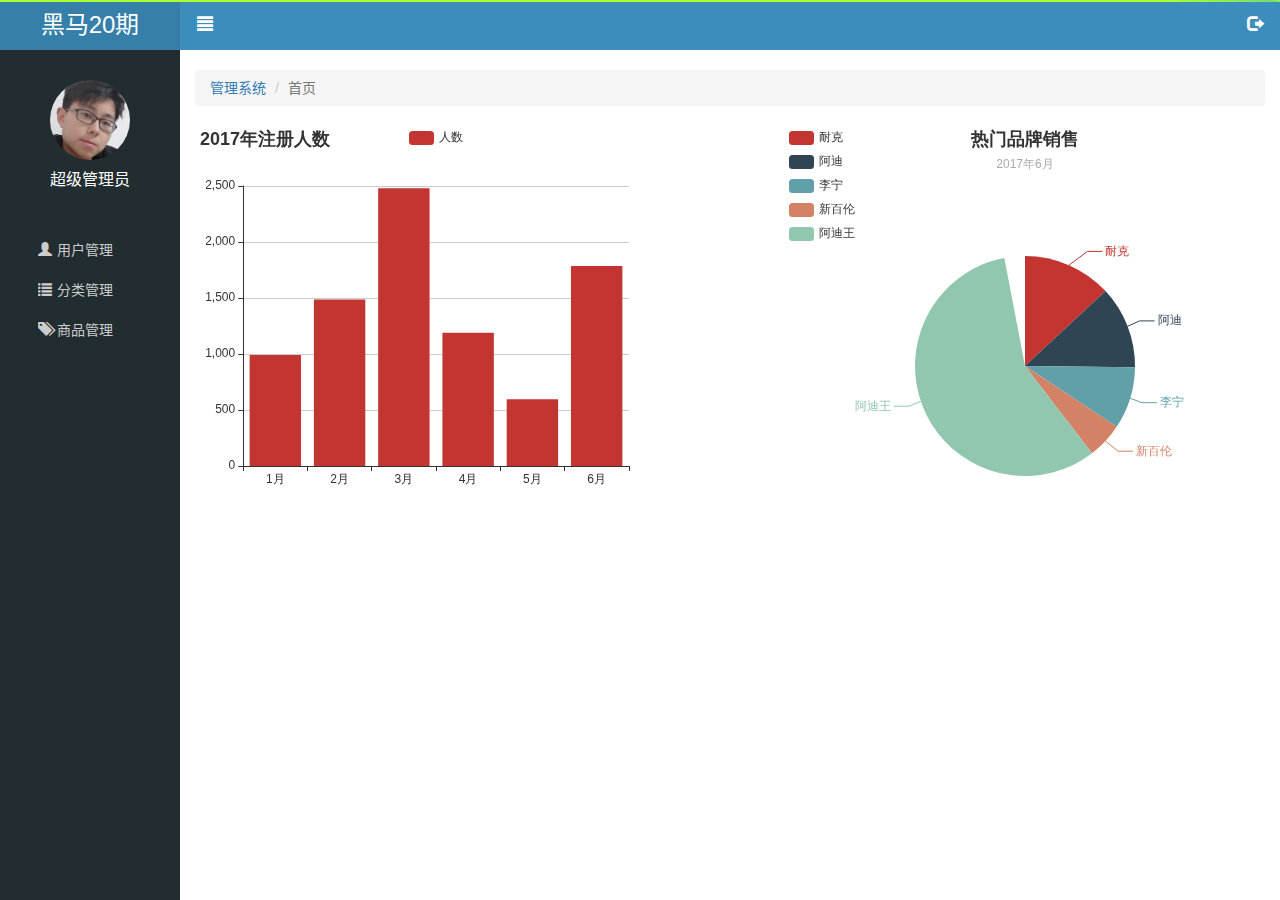
==== public/manage/index.html @ 2267b29f "乐淘初始化" ====
<!DOCTYPE html>
<html lang="zh-CN">
<head>
  <meta charset="UTF-8">
  <title>首页</title>
  <link rel="stylesheet" href="lib/bootstrap/css/bootstrap.css">
  <link rel="stylesheet" href="lib/bootstrap-validator/css/bootstrapValidator.css">
  <link rel="stylesheet" href="lib/nprogress/nprogress.css">
  <link rel="stylesheet" href="css/common.css">
</head>
<body>

<!-- aside 开始 -->
<div class="aside">
  <!-- 标题 -->
  <div class="aside_brand">
    <a href="#">黑马20期</a>
  </div>
  
  <!-- 用户 -->
  <div class="aside_user">
    <img src="images/default.jpg" alt="">
    <p>超级管理员</p>
  </div>
  
  <!-- 导航 -->
  <div class="aside_nav">
    <ul>
      <li><a href="user.html"><i class="glyphicon glyphicon-user"></i><span>用户管理</span></a></li>
      <li>
        <a class="aside_category" href="javascript:;"><i class="glyphicon glyphicon-list"></i><span>分类管理</span></a>
        <div class="child" style="display: none;">
          <a href="first.html">一级分类</a>
          <a href="second.html">二级分类</a>
        </div>
      </li>
      <li><a href="product.html"><i class="glyphicon glyphicon-tags"></i><span>商品管理</span></a></li>
    </ul>
  </div>
</div>
<!-- aside 结束 -->

<!-- main 开始  -->
<div class="main">
  <div class="main_top">
    <a href="#" class="icon_menu pull-left"><i class="glyphicon glyphicon-align-justify"></i></a>
    <a href="#" class="icon_logout pull-right"><i class="glyphicon glyphicon-log-out"></i></a>
  </div>
  <div class="main_content">
    <div class="container-fluid">
      <ol class="breadcrumb">
        <li><a href="#">管理系统</a></li>
        <li class="active">首页</li>
      </ol>
  
      <!-- 内容 -->
      <div class="main_body">
        <div class="charts_1 pull-left"></div>
        <div class="charts_2 pull-right"></div>
      </div>
      
    </div>
  </div>
</div>
<!-- main 结束 -->



<!-- 退出模态框 -->
<!-- data-dismiss 表示点击, 关闭模态框 -->
<div class="modal fade" id="logoutModal">
  <div class="modal-dialog modal-sm">
    <div class="modal-content">
      <div class="modal-header">
        <button type="button" class="close" data-dismiss="modal"><span>&times;</span></button>
        <h4 class="modal-title">温馨提示</h4>
      </div>
      <div class="modal-body">
        <p class="color-red"><i class="glyphicon glyphicon-info-sign"></i>您确定要退出后台管理系统吗？</p>
      </div>
      <div class="modal-footer">
        <button type="button" class="btn btn-default" data-dismiss="modal">取消</button>
        <button type="button" class="btn btn-primary" id="logoutBtn">退出</button>
      </div>
    </div>
  </div>
</div>


<script src="lib/jquery/jquery.min.js"></script>
<script src="lib/bootstrap/js/bootstrap.min.js"></script>
<script src="lib/bootstrap-validator/js/bootstrapValidator.min.js"></script>
<script src="lib/nprogress/nprogress.js"></script>
<script src="lib/echarts/echarts.min.js"></script>
<script src="js/common.js"></script>
<script src="js/index.js"></script>

</body>
</html>
---- public/manage/lib/bootstrap-validator/css/bootstrapValidator.css ----
/**
 * BootstrapValidator (http://bootstrapvalidator.com)
 * The best jQuery plugin to validate form fields. Designed to use with Bootstrap 3
 *
 * @author      http://twitter.com/nghuuphuoc
 * @copyright   (c) 2013 - 2014 Nguyen Huu Phuoc
 * @license     MIT
 */

.bv-form .help-block {
    margin-bottom: 0;
}
.bv-form .tooltip-inner {
    text-align: left;
}
.nav-tabs li.bv-tab-success > a {
    color: #3c763d;
}
.nav-tabs li.bv-tab-error > a {
    color: #a94442;
}
---- public/manage/lib/nprogress/nprogress.css ----
/* Make clicks pass-through */
#nprogress {
  pointer-events: none;
}

#nprogress .bar {
  background: greenyellow;

  position: fixed;
  z-index: 10000;
  top: 0;
  left: 0;

  width: 100%;
  height: 2px;
}

/* Fancy blur effect */
#nprogress .peg {
  display: block;
  position: absolute;
  right: 0px;
  width: 100px;
  height: 100%;
  box-shadow: 0 0 10px #29d, 0 0 5px #29d;
  opacity: 1.0;

  -webkit-transform: rotate(3deg) translate(0px, -4px);
      -ms-transform: rotate(3deg) translate(0px, -4px);
          transform: rotate(3deg) translate(0px, -4px);
}

/* Remove these to get rid of the spinner */
#nprogress .spinner {
  display: block;
  position: fixed;
  z-index: 1031;
  top: 15px;
  right: 15px;
}

#nprogress .spinner-icon {
  width: 18px;
  height: 18px;
  box-sizing: border-box;

  border: solid 2px transparent;
  border-top-color: #29d;
  border-left-color: #29d;
  border-radius: 50%;

  -webkit-animation: nprogress-spinner 400ms linear infinite;
          animation: nprogress-spinner 400ms linear infinite;
}

.nprogress-custom-parent {
  overflow: hidden;
  position: relative;
}

.nprogress-custom-parent #nprogress .spinner,
.nprogress-custom-parent #nprogress .bar {
  position: absolute;
}

@-webkit-keyframes nprogress-spinner {
  0%   { -webkit-transform: rotate(0deg); }
  100% { -webkit-transform: rotate(360deg); }
}
@keyframes nprogress-spinner {
  0%   { transform: rotate(0deg); }
  100% { transform: rotate(360deg); }
}
---- public/manage/css/common.css ----
@charset "UTF-8";
/*------- 公共样式 开始 ------*/
html, body {
  height: 100%;
}
a {
  text-decoration: none;
}
/*lv ha*/
a:link, a:visited, a:hover, a:active {
  text-decoration: none;
}
* {
  margin: 0;
  padding: 0;
  list-style: none;
}
.body_bg {
  background-color: #222D32;
}
.panel-title {
  height: 40px;
  line-height: 40px;
  font-size: 20px;
}
.mt_150 {
  margin-top: 150px;
}
.mb_20 {
  margin-bottom: 20px;
}
.color-red {
  color: #A94442;
}

.table.table-bordered th,
.table.table-bordered td {
  text-align: center;
  vertical-align: middle;
}
/*------- 公共样式 结束 ------*/

/*------- aside 开始 ------*/
.aside {
  width: 180px;
  height: 100%;
  background-color: #222D32;
  position: fixed;
  left: 0;
  top: 0;
  z-index: 999;
  transition: all 1s;
}
.aside.menuchange {
  left: -180px;
}

.aside_brand {
  height: 50px;
}
.aside_brand a {
  width: 180px;
  height: 50px;
  line-height: 50px;
  display: block;
  background-color: #367FA9;
  text-align: center;
  color: white;
  font-size: 24px;
}

.aside_user {
  height: 150px;
}
.aside_user img {
  width: 80px;
  height: 80px;
  border-radius: 50%;
  display: block;
  margin: 0 auto;
  margin-top: 30px;
}
.aside_user p {
  color: #fff;
  font-size: 16px;
  line-height: 40px;
  text-align: center;
}

.aside_nav li a {
  height: 40px;
  line-height: 40px;
  display: block;
  color: #ccc;
  padding-left: 30px;
  border-left: 3px solid transparent;
}
.aside_nav li i {
  margin: 0 5px;
}
.aside_nav a.current {
  color: #fff;
  border-left: 3px solid #006699;
  background-color: #1d1f21;
}
.aside_nav .child a {
  padding-left: 50px;
}
/*------- aside 结束 ------*/


/*------- main 开始 ------*/
.main {
  padding-left: 180px;
  padding-top: 50px;
  transition: all 1s;
}
/* 切换效果 */
.main.menuchange {
  padding-left: 0;
}
.main.menuchange .main_top {
  padding-left: 0;
}

.main_top {
  position: fixed;
  left: 0;
  top: 0;
  width: 100%;
  height: 50px;
  background-color: #3c8dbc;
  padding-left: 180px;
  transition: all 1s;
  z-index: 666;
}
.main_top a {
  width: 50px;
  height: 50px;
  line-height: 50px;
  text-align: center;
  color: #fff;
  font-size: 16px;
}
.main_content .breadcrumb {
  margin-top: 20px;
}
.main_body .charts_1,
.main_body .charts_2{
  width: 45%;
  height: 400px;
}
/*------- main 结束 ------*/
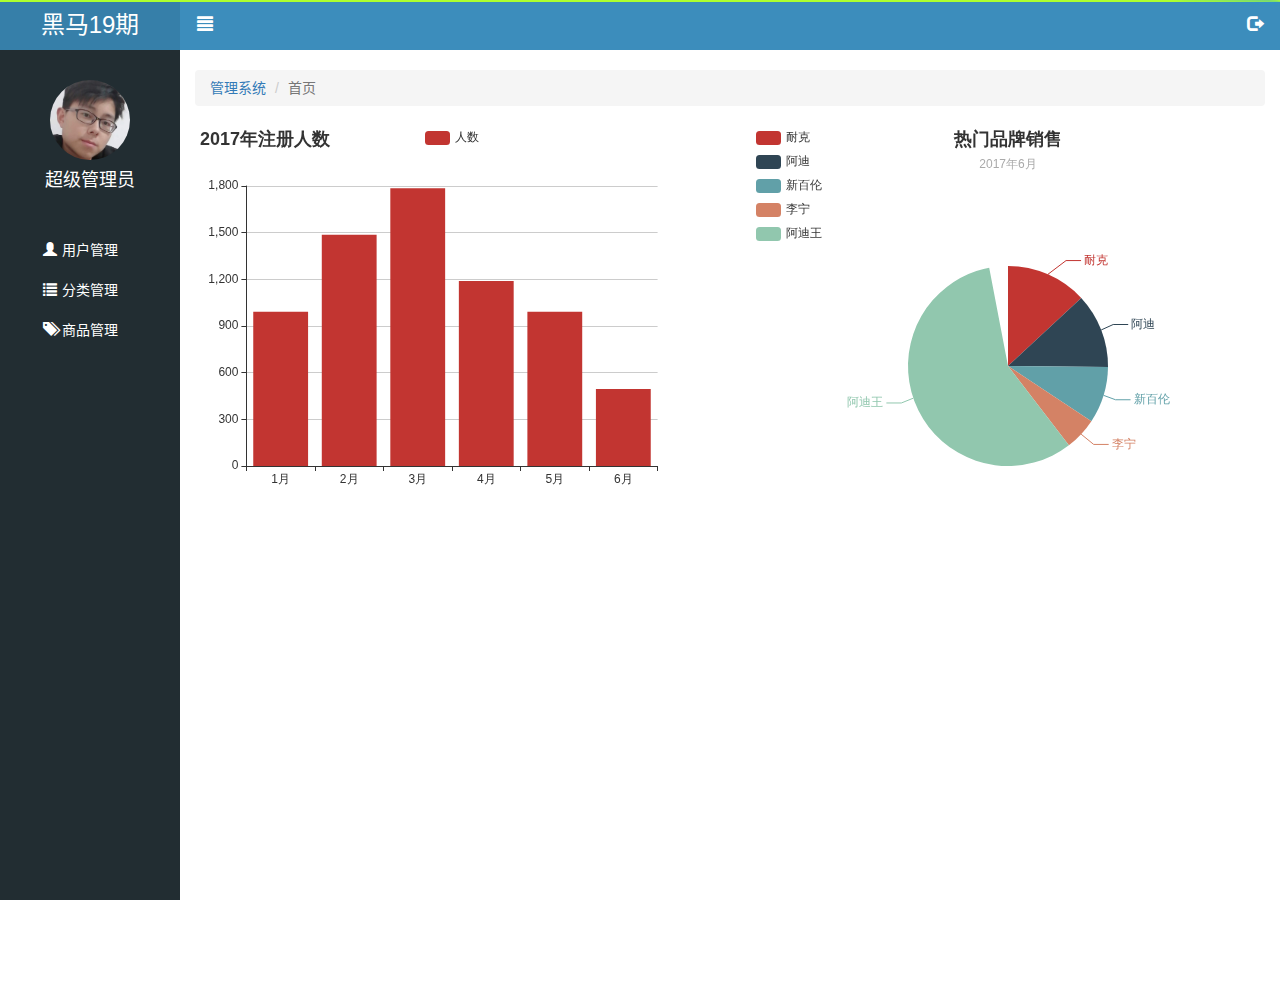
==== commit 168c1748: "地为此提交" ====
--- a/public/manage/index.html
+++ b/public/manage/index.html
@@ -2,33 +2,31 @@
 <html lang="zh-CN">
 <head>
   <meta charset="UTF-8">
-  <title>首页</title>
+  <title>乐淘电商</title>
   <link rel="stylesheet" href="lib/bootstrap/css/bootstrap.css">
-  <link rel="stylesheet" href="lib/bootstrap-validator/css/bootstrapValidator.css">
+  <link rel="stylesheet" href="lib/bootstrap-validator/css/bootstrapValidator.min.css">
   <link rel="stylesheet" href="lib/nprogress/nprogress.css">
   <link rel="stylesheet" href="css/common.css">
 </head>
 <body>
 
-<!-- aside 开始 -->
-<div class="aside">
+<!-- 左侧菜单栏 -->
+<div class="lt_aside">
   <!-- 标题 -->
-  <div class="aside_brand">
-    <a href="#">黑马20期</a>
-  </div>
-  
-  <!-- 用户 -->
-  <div class="aside_user">
-    <img src="images/default.jpg" alt="">
+  <div class="brand"><a href="#">黑马19期</a></div>
+
+  <!-- 头像 -->
+  <div class="user">
+    <img src="images/default.jpg" >
     <p>超级管理员</p>
   </div>
-  
-  <!-- 导航 -->
-  <div class="aside_nav">
+
+  <!-- 导航-->
+  <div class="nav">
     <ul>
       <li><a href="user.html"><i class="glyphicon glyphicon-user"></i><span>用户管理</span></a></li>
       <li>
-        <a class="aside_category" href="javascript:;"><i class="glyphicon glyphicon-list"></i><span>分类管理</span></a>
+        <a href="javascript:;" class="category"><i class="glyphicon glyphicon-list"></i><span>分类管理</span></a>
         <div class="child" style="display: none;">
           <a href="first.html">一级分类</a>
           <a href="second.html">二级分类</a>
@@ -38,36 +36,35 @@
     </ul>
   </div>
 </div>
-<!-- aside 结束 -->
 
-<!-- main 开始  -->
-<div class="main">
-  <div class="main_top">
-    <a href="#" class="icon_menu pull-left"><i class="glyphicon glyphicon-align-justify"></i></a>
-    <a href="#" class="icon_logout pull-right"><i class="glyphicon glyphicon-log-out"></i></a>
+<!-- 右侧内容 -->
+<div class="lt_main">
+  <!-- 头部导航菜单 -->
+  <div class="lt_topbar">
+    <a href="#" class="pull-left icon_menu"><i class="glyphicon glyphicon-align-justify"></i></a>
+    <a href="#" class="pull-right icon_logout"><i class="glyphicon glyphicon-log-out"></i></a>
   </div>
-  <div class="main_content">
-    <div class="container-fluid">
-      <ol class="breadcrumb">
-        <li><a href="#">管理系统</a></li>
-        <li class="active">首页</li>
-      </ol>
-  
-      <!-- 内容 -->
-      <div class="main_body">
-        <div class="charts_1 pull-left"></div>
-        <div class="charts_2 pull-right"></div>
-      </div>
-      
+
+  <!-- 下面的内容 -->
+  <div class="container-fluid">
+
+    <!-- 路径导航 -->
+    <ol class="breadcrumb">
+      <li><a href="index.html">管理系统</a></li>
+      <li class="active">首页</li>
+    </ol>
+
+    <div class="lt_content">
+      <div class="echarts_1 pull-left"></div>
+      <div class="echarts_2 pull-right"></div>
     </div>
+
   </div>
 </div>
-<!-- main 结束 -->
 
 
 
-<!-- 退出模态框 -->
-<!-- data-dismiss 表示点击, 关闭模态框 -->
+<!-- 登录退出的模态框,  配置 data-dismiss="modal" 可以关闭模态框 -->
 <div class="modal fade" id="logoutModal">
   <div class="modal-dialog modal-sm">
     <div class="modal-content">
@@ -76,7 +73,7 @@
         <h4 class="modal-title">温馨提示</h4>
       </div>
       <div class="modal-body">
-        <p class="color-red"><i class="glyphicon glyphicon-info-sign"></i>您确定要退出后台管理系统吗？</p>
+        <p class="red"><i class="glyphicon glyphicon-info-sign"></i>您确定要退出后台管理系统吗？</p>
       </div>
       <div class="modal-footer">
         <button type="button" class="btn btn-default" data-dismiss="modal">取消</button>
@@ -85,6 +82,8 @@
     </div>
   </div>
 </div>
+
+
 
 
 <script src="lib/jquery/jquery.min.js"></script>
--- a/public/manage/lib/bootstrap-validator/css/bootstrapValidator.min.css
+++ b/public/manage/lib/bootstrap-validator/css/bootstrapValidator.min.css
@@ -0,0 +1,11 @@
+/*!
+ * BootstrapValidator (http://bootstrapvalidator.com)
+ * The best jQuery plugin to validate form fields. Designed to use with Bootstrap 3
+ *
+ * @version     v0.5.1, built on 2014-08-22 4:55:09 PM
+ * @author      https://twitter.com/nghuuphuoc
+ * @copyright   (c) 2013 - 2014 Nguyen Huu Phuoc
+ * @license     MIT
+ */
+
+.bv-form .help-block{margin-bottom:0}.bv-form .tooltip-inner{text-align:left}.nav-tabs li.bv-tab-success>a{color:#3c763d}.nav-tabs li.bv-tab-error>a{color:#a94442}--- a/public/manage/css/common.css
+++ b/public/manage/css/common.css
@@ -1,35 +1,28 @@
-@charset "UTF-8";
-/*------- 公共样式 开始 ------*/
+.body_bg {
+  background-color: #222D32;
+}
+
 html, body {
+  width: 100%;
   height: 100%;
 }
-a {
-  text-decoration: none;
-}
-/*lv ha*/
-a:link, a:visited, a:hover, a:active {
-  text-decoration: none;
-}
+
 * {
   margin: 0;
   padding: 0;
+}
+ul {
   list-style: none;
 }
-.body_bg {
-  background-color: #222D32;
+
+a:link,
+a:visited,
+a:hover,
+a:active {
+  text-decoration: none;
 }
-.panel-title {
-  height: 40px;
-  line-height: 40px;
-  font-size: 20px;
-}
-.mt_150 {
-  margin-top: 150px;
-}
-.mb_20 {
-  margin-bottom: 20px;
-}
-.color-red {
+
+.red {
   color: #A94442;
 }
 
@@ -38,10 +31,22 @@
   text-align: center;
   vertical-align: middle;
 }
-/*------- 公共样式 结束 ------*/
 
-/*------- aside 开始 ------*/
-.aside {
+.mt_150 {
+  margin-top: 150px;
+}
+.mb_20 {
+  margin-bottom: 20px;
+}
+
+.panel-title {
+  height: 40px;
+  line-height: 40px;
+  font-size: 20px;
+}
+
+/* lt_aside 开始 */
+.lt_aside {
   width: 180px;
   height: 100%;
   background-color: #222D32;
@@ -51,103 +56,111 @@
   z-index: 999;
   transition: all 1s;
 }
-.aside.menuchange {
+.lt_aside.hidemenu {
   left: -180px;
 }
 
-.aside_brand {
-  height: 50px;
-}
-.aside_brand a {
-  width: 180px;
+
+.lt_aside .brand {
   height: 50px;
   line-height: 50px;
-  display: block;
+  font-size: 24px;
   background-color: #367FA9;
   text-align: center;
+}
+.lt_aside .brand a {
   color: white;
-  font-size: 24px;
 }
 
-.aside_user {
-  height: 150px;
+.lt_aside .user {
+  height: 180px;
 }
-.aside_user img {
+.lt_aside .user {
+  padding-top: 30px;
+}
+.lt_aside .user img {
   width: 80px;
   height: 80px;
   border-radius: 50%;
   display: block;
   margin: 0 auto;
-  margin-top: 30px;
 }
-.aside_user p {
-  color: #fff;
-  font-size: 16px;
+.lt_aside .user p {
+  height: 40px;
   line-height: 40px;
   text-align: center;
+  font-size: 18px;
+  color: white;
 }
 
-.aside_nav li a {
+.lt_aside .nav a {
   height: 40px;
   line-height: 40px;
   display: block;
-  color: #ccc;
-  padding-left: 30px;
+  color: white;
+  padding-left: 40px;
   border-left: 3px solid transparent;
 }
-.aside_nav li i {
-  margin: 0 5px;
+.lt_aside .nav i {
+  margin-right: 5px;
 }
-.aside_nav a.current {
-  color: #fff;
+.lt_aside .nav a.current {
+  background-color: #1D1F21;
   border-left: 3px solid #006699;
-  background-color: #1d1f21;
 }
-.aside_nav .child a {
-  padding-left: 50px;
+.lt_aside .nav .child a {
+  padding-left: 60px;
 }
-/*------- aside 结束 ------*/
+
+/* lt_aside 结束  */
 
 
-/*------- main 开始 ------*/
-.main {
+
+/* lt_main 开始 */
+.lt_main {
+  height: 1000px;
+  width: 100%;
   padding-left: 180px;
   padding-top: 50px;
   transition: all 1s;
 }
-/* 切换效果 */
-.main.menuchange {
-  padding-left: 0;
-}
-.main.menuchange .main_top {
-  padding-left: 0;
+.lt_main.hidemenu {
+  padding-left: 0px;
 }
 
-.main_top {
+.lt_topbar {
+  height: 50px;
+  width: 100%;
+  line-height: 50px;
+  background-color: #3C8DBC;
   position: fixed;
-  left: 0;
   top: 0;
-  width: 100%;
-  height: 50px;
-  background-color: #3c8dbc;
+  right: 0;
   padding-left: 180px;
   transition: all 1s;
   z-index: 666;
 }
-.main_top a {
+.lt_topbar.hidemenu {
+  padding-left: 0px;
+}
+
+.lt_topbar a {
   width: 50px;
   height: 50px;
-  line-height: 50px;
+  font-size: 16px;
+  color: white;
   text-align: center;
-  color: #fff;
-  font-size: 16px;
 }
-.main_content .breadcrumb {
+
+.breadcrumb {
   margin-top: 20px;
 }
-.main_body .charts_1,
-.main_body .charts_2{
-  width: 45%;
+
+
+.echarts_1,
+.echarts_2 {
+  width: 48%;
   height: 400px;
 }
-/*------- main 结束 ------*/
+
+/* lt_main 结束 */